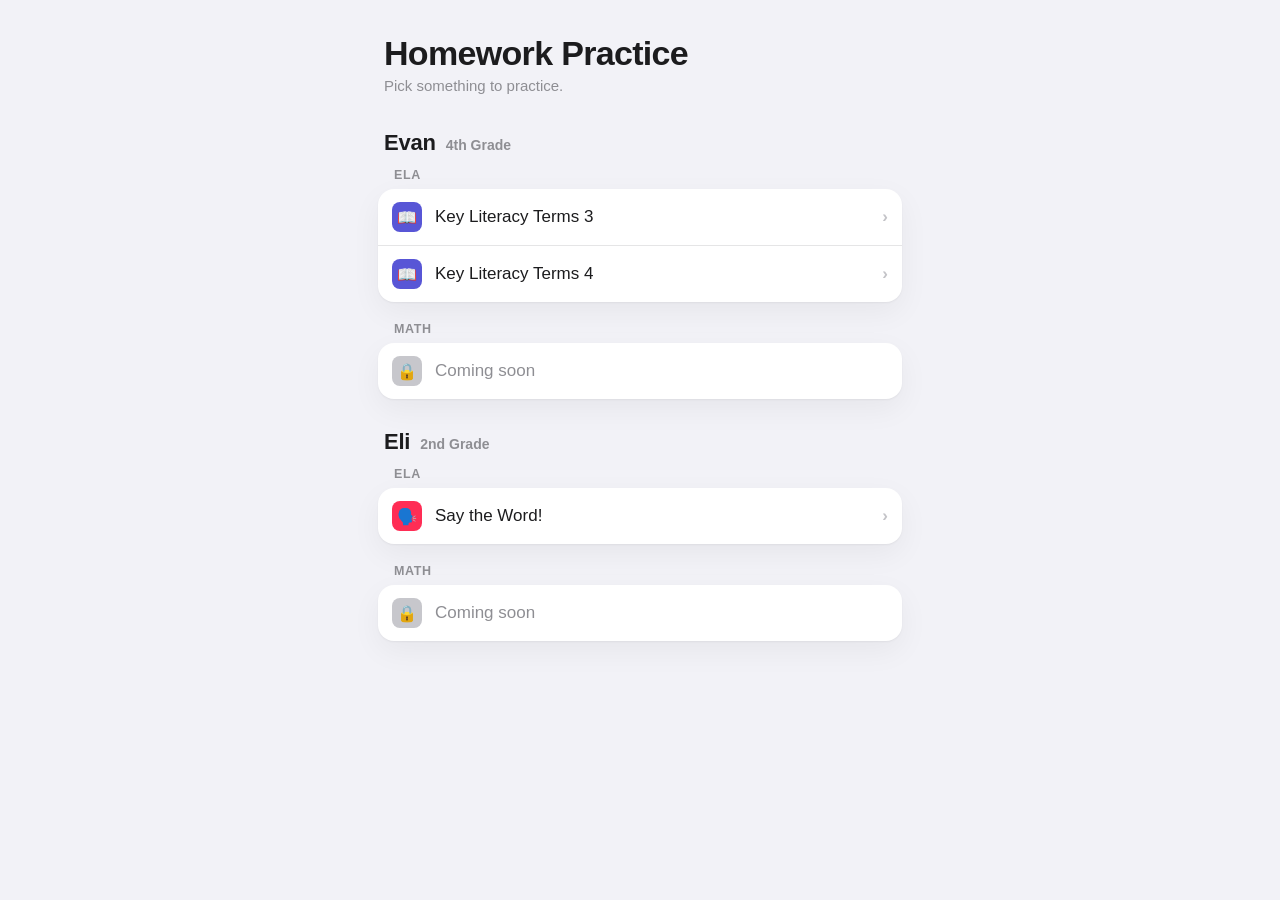
==== index.html @ 08366b77 "Redesign UI in a clean iOS style - Shared design system in assets/styles.css (system font, grouped  " ====
<!DOCTYPE html>
<html lang="en">
<head>
  <meta charset="UTF-8" />
  <meta name="viewport" content="width=device-width, initial-scale=1.0, viewport-fit=cover" />
  <title>Homework Practice</title>
  <link rel="stylesheet" href="assets/styles.css" />
  <link rel="manifest" href="manifest.json" />
  <meta name="theme-color" content="#f2f2f7" />
  <meta name="apple-mobile-web-app-capable" content="yes" />
  <meta name="apple-mobile-web-app-status-bar-style" content="default" />
  <meta name="apple-mobile-web-app-title" content="Practice" />
</head>
<body>
  <main class="app-shell">
    <header class="hero">
      <h1 id="hubTitle">Homework Practice</h1>
      <p class="sub" id="hubSub"></p>
    </header>
    <div id="kidList"></div>
  </main>

  <script src="data/manifest.js"></script>
  <script>
    // Icon + color per game type
    const ENGINE_ICON = { vocab: "📖", speak: "🗣️", math: "🔢" };
    const ENGINE_TILE = {
      vocab: "var(--tile-vocab)",
      speak: "var(--tile-speak)",
      math:  "var(--tile-math)"
    };

    function activityHref(act) {
      return `engines/${encodeURIComponent(act.engine)}/index.html?set=${encodeURIComponent(act.set)}`;
    }

    function row(act) {
      const icon = ENGINE_ICON[act.engine] || "✏️";
      const tile = ENGINE_TILE[act.engine] || "var(--tile-default)";
      return `
        <a class="row" href="${activityHref(act)}">
          <span class="tile" style="background:${tile}">${icon}</span>
          <span class="label">${act.title}</span>
          <span class="chev">›</span>
        </a>`;
    }

    function comingSoonRow(subjectName) {
      return `
        <div class="row disabled">
          <span class="tile">🔒</span>
          <span class="label">Coming soon</span>
          <span class="chev">›</span>
        </div>`;
    }

    function render() {
      const m = window.MANIFEST || { kids: [] };
      document.getElementById("hubTitle").textContent = m.title || "Homework Practice";
      document.getElementById("hubSub").textContent = "Pick something to practice.";

      document.getElementById("kidList").innerHTML = (m.kids || []).map(kid => {
        const subjects = (kid.subjects || []).map(sub => {
          const acts = sub.activities || [];
          const rows = acts.length
            ? acts.map(row).join("")
            : comingSoonRow(sub.name);
          return `
            <section class="subject">
              <div class="subject-cap">${sub.name}</div>
              <div class="list">${rows}</div>
            </section>`;
        }).join("");

        return `
          <section class="kid-section">
            <div class="kid-head">
              <span class="name">${kid.name}</span>
              ${kid.grade ? `<span class="grade">${kid.grade}</span>` : ""}
            </div>
            ${subjects}
          </section>`;
      }).join("");
    }

    render();
  </script>
</body>
</html>
---- assets/styles.css ----
/* ============================================================
   Shared design system — clean, iOS-style.
   Used by the home screen and (via the same variables) the games.
   ============================================================ */

:root {
  --bg: #f2f2f7;            /* iOS grouped background */
  --card: #ffffff;
  --text: #1c1c1e;
  --text-2: #8e8e93;        /* secondary gray */
  --separator: rgba(60, 60, 67, 0.13);
  --accent: #007aff;        /* iOS blue */
  --row-press: #e5e5ea;
  --radius: 16px;
  --shadow: 0 1px 2px rgba(0,0,0,0.05), 0 10px 30px rgba(0,0,0,0.05);

  --tile-vocab: #5856d6;    /* indigo */
  --tile-speak: #ff2d55;    /* pink   */
  --tile-math:  #ff9500;    /* orange */
  --tile-default: #34c759;  /* green  */
}

* { box-sizing: border-box; }
html, body { margin: 0; }

body {
  background: var(--bg);
  color: var(--text);
  font-family: -apple-system, BlinkMacSystemFont, "SF Pro Text", "Segoe UI",
               Roboto, Helvetica, Arial, sans-serif;
  -webkit-font-smoothing: antialiased;
  text-rendering: optimizeLegibility;
  /* keep clear of the notch / home indicator */
  padding: env(safe-area-inset-top) env(safe-area-inset-right)
           env(safe-area-inset-bottom) env(safe-area-inset-left);
}

.app-shell {
  width: 100%;
  max-width: 560px;
  margin: 0 auto;
  padding: 8px 18px 48px;
}

/* Large title, like an iOS app */
.hero { padding: 26px 6px 6px; }
.hero h1 {
  font-size: 34px;
  font-weight: 800;
  letter-spacing: -0.02em;
  margin: 0;
}
.hero .sub {
  margin: 4px 0 0;
  color: var(--text-2);
  font-size: 15px;
  font-weight: 500;
}

/* One section per kid */
.kid-section { margin-top: 30px; }
.kid-head {
  display: flex;
  align-items: baseline;
  gap: 10px;
  padding: 0 6px 12px;
}
.kid-head .name { font-size: 22px; font-weight: 700; letter-spacing: -0.01em; }
.kid-head .grade { font-size: 14px; font-weight: 600; color: var(--text-2); }

.subject { margin-bottom: 20px; }
.subject-cap {
  font-size: 12.5px;
  font-weight: 600;
  color: var(--text-2);
  text-transform: uppercase;
  letter-spacing: 0.05em;
  padding: 0 16px 7px;
}

/* Inset grouped list */
.list {
  background: var(--card);
  border-radius: var(--radius);
  box-shadow: var(--shadow);
  overflow: hidden;
}

.row {
  display: flex;
  align-items: center;
  gap: 13px;
  padding: 13px 14px;
  text-decoration: none;
  color: var(--text);
  font-size: 17px;
  font-weight: 500;
  -webkit-tap-highlight-color: transparent;
  transition: background 0.12s ease;
}
.row + .row { border-top: 1px solid var(--separator); }
.row:active { background: var(--row-press); }

.row .tile {
  flex: none;
  width: 30px;
  height: 30px;
  border-radius: 8px;
  display: flex;
  align-items: center;
  justify-content: center;
  font-size: 16px;
  color: #fff;
}
.row .label { flex: 1; }
.row .chev { color: #c4c4c8; font-size: 17px; font-weight: 700; }

.row.disabled { color: var(--text-2); }
.row.disabled .tile { background: #c7c7cc !important; }
.row.disabled .chev { visibility: hidden; }

/* ============================================================
   Shared GAME components (used by the engines)
   ============================================================ */

.game-shell {
  width: 100%;
  max-width: 560px;
  margin: 0 auto;
  padding: 6px 18px 40px;
}

/* iOS-style nav bar */
.nav-bar {
  display: flex;
  align-items: center;
  gap: 8px;
  height: 44px;
  margin-bottom: 6px;
}
.nav-back {
  color: var(--accent);
  text-decoration: none;
  font-size: 17px;
  font-weight: 500;
  white-space: nowrap;
  -webkit-tap-highlight-color: transparent;
}
.nav-title {
  flex: 1;
  text-align: center;
  font-size: 17px;
  font-weight: 600;
  white-space: nowrap;
  overflow: hidden;
  text-overflow: ellipsis;
  padding: 0 6px;
}
.nav-right {
  min-width: 56px;
  text-align: right;
  font-size: 15px;
  font-weight: 600;
  color: var(--text-2);
}

/* Progress */
.progress-track {
  height: 6px;
  background: #e4e4ea;
  border-radius: 99px;
  overflow: hidden;
  margin: 6px 2px 6px;
}
.progress-fill {
  height: 100%;
  width: 0%;
  background: var(--accent);
  border-radius: 99px;
  transition: width 0.35s ease;
}
.progress-cap {
  font-size: 13px;
  color: var(--text-2);
  font-weight: 500;
  margin: 0 2px 20px;
}

/* Card surface */
.card {
  background: var(--card);
  border-radius: var(--radius);
  box-shadow: var(--shadow);
  padding: 22px;
}

/* Buttons */
.btn-primary {
  display: block;
  width: 100%;
  border: none;
  border-radius: 14px;
  background: var(--accent);
  color: #fff;
  font-size: 17px;
  font-weight: 600;
  padding: 15px;
  font-family: inherit;
  cursor: pointer;
  -webkit-tap-highlight-color: transparent;
  transition: filter 0.12s ease, transform 0.12s ease;
}
.btn-primary:active { filter: brightness(0.93); transform: scale(0.99); }

.btn-text {
  display: inline-block;
  color: var(--accent);
  background: none;
  border: none;
  font-family: inherit;
  font-size: 17px;
  font-weight: 500;
  cursor: pointer;
  padding: 10px;
  text-decoration: none;
}
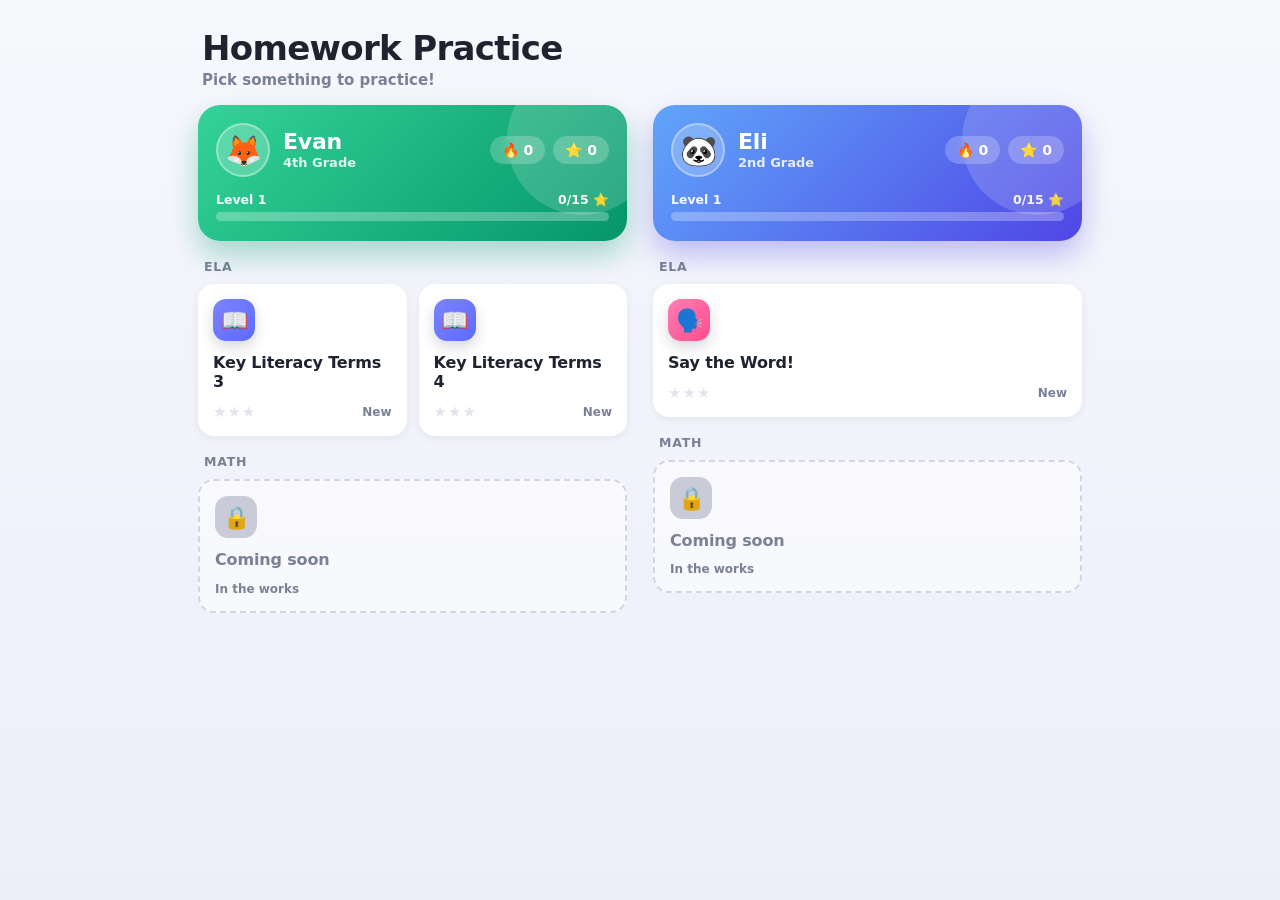
==== commit 29bf7185: "Redesign as a playful, gamified app - Per-kid identity: avatar, color theme, level + XP bar (data-dr" ====
--- a/index.html
+++ b/index.html
@@ -6,81 +6,105 @@
   <title>Homework Practice</title>
   <link rel="stylesheet" href="assets/styles.css" />
   <link rel="manifest" href="manifest.json" />
-  <meta name="theme-color" content="#f2f2f7" />
+  <meta name="theme-color" content="#f7f8fc" />
   <meta name="apple-mobile-web-app-capable" content="yes" />
   <meta name="apple-mobile-web-app-status-bar-style" content="default" />
   <meta name="apple-mobile-web-app-title" content="Practice" />
 </head>
 <body>
   <main class="app-shell">
-    <header class="hero">
+    <header class="home-head">
       <h1 id="hubTitle">Homework Practice</h1>
       <p class="sub" id="hubSub"></p>
     </header>
-    <div id="kidList"></div>
+    <div class="kid-grid" id="kidGrid"></div>
   </main>
 
   <script src="data/manifest.js"></script>
+  <script src="assets/progress.js"></script>
   <script>
-    // Icon + color per game type
-    const ENGINE_ICON = { vocab: "📖", speak: "🗣️", math: "🔢" };
-    const ENGINE_TILE = {
-      vocab: "var(--tile-vocab)",
-      speak: "var(--tile-speak)",
-      math:  "var(--tile-math)"
+    const ENGINE = {
+      vocab: { icon: "📖", bg: "var(--tile-vocab)" },
+      speak: { icon: "🗣️", bg: "var(--tile-speak)" },
+      math:  { icon: "🔢", bg: "var(--tile-math)" }
     };
 
-    function activityHref(act) {
+    function href(act) {
       return `engines/${encodeURIComponent(act.engine)}/index.html?set=${encodeURIComponent(act.set)}`;
     }
 
-    function row(act) {
-      const icon = ENGINE_ICON[act.engine] || "✏️";
-      const tile = ENGINE_TILE[act.engine] || "var(--tile-default)";
+    function starsMarkup(n) {
+      let s = "";
+      for (let i = 1; i <= 3; i++) s += `<span class="${i <= n ? "on" : "off"}">★</span>`;
+      return `<span class="stars">${s}</span>`;
+    }
+
+    function tile(kidId, act) {
+      const e = ENGINE[act.engine] || { icon: "✏️", bg: "var(--tile-vocab)" };
+      const p = window.Progress.getActivity(kidId, act.set);
+      const foot = p.plays > 0
+        ? `${starsMarkup(p.bestStars)}<span class="tile-best">Best ${p.bestPct}%</span>`
+        : `${starsMarkup(0)}<span class="tile-best">New</span>`;
       return `
-        <a class="row" href="${activityHref(act)}">
-          <span class="tile" style="background:${tile}">${icon}</span>
-          <span class="label">${act.title}</span>
-          <span class="chev">›</span>
+        <a class="tile" href="${href(act)}">
+          <div class="chip" style="background:${e.bg}">${e.icon}</div>
+          <div class="tile-title">${act.title}</div>
+          <div class="tile-foot">${foot}</div>
         </a>`;
     }
 
-    function comingSoonRow(subjectName) {
+    function lockedTile() {
       return `
-        <div class="row disabled">
-          <span class="tile">🔒</span>
-          <span class="label">Coming soon</span>
-          <span class="chev">›</span>
+        <div class="tile locked">
+          <div class="chip">🔒</div>
+          <div class="tile-title">Coming soon</div>
+          <div class="tile-foot"><span class="tile-best">In the works</span></div>
         </div>`;
+    }
+
+    function kidSection(kid) {
+      const c = kid.colors || ["#7c83ff", "#5b6cff"];
+      const pr = window.Progress.getKid(kid.id);
+      const lvl = pr.level;
+
+      const subjects = (kid.subjects || []).map(sub => {
+        const acts = sub.activities || [];
+        const body = acts.length ? acts.map(a => tile(kid.id, a)).join("") : lockedTile();
+        return `<div class="subj-cap">${sub.name}</div><div class="tiles">${body}</div>`;
+      }).join("");
+
+      return `
+        <section class="kid" style="--kc1:${c[0]}; --kc2:${c[1]}; --kc-shadow:${c[1]}55">
+          <div class="kid-hero">
+            <div class="kid-hero-top">
+              <div class="avatar">${kid.avatar || "🙂"}</div>
+              <div class="kid-meta">
+                <div class="kid-name">${kid.name}</div>
+                <div class="kid-grade">${kid.grade || ""}</div>
+              </div>
+              <div class="kid-stats">
+                <div class="stat-pill">🔥 ${pr.streak}</div>
+                <div class="stat-pill">⭐ ${pr.totalStars}</div>
+              </div>
+            </div>
+            <div class="xp">
+              <div class="xp-row"><span>Level ${lvl.num}</span><span>${lvl.inLevel}/${lvl.perLevel} ⭐</span></div>
+              <div class="xp-track"><div class="xp-fill" data-w="${lvl.pct}"></div></div>
+            </div>
+          </div>
+          ${subjects}
+        </section>`;
     }
 
     function render() {
       const m = window.MANIFEST || { kids: [] };
       document.getElementById("hubTitle").textContent = m.title || "Homework Practice";
-      document.getElementById("hubSub").textContent = "Pick something to practice.";
-
-      document.getElementById("kidList").innerHTML = (m.kids || []).map(kid => {
-        const subjects = (kid.subjects || []).map(sub => {
-          const acts = sub.activities || [];
-          const rows = acts.length
-            ? acts.map(row).join("")
-            : comingSoonRow(sub.name);
-          return `
-            <section class="subject">
-              <div class="subject-cap">${sub.name}</div>
-              <div class="list">${rows}</div>
-            </section>`;
-        }).join("");
-
-        return `
-          <section class="kid-section">
-            <div class="kid-head">
-              <span class="name">${kid.name}</span>
-              ${kid.grade ? `<span class="grade">${kid.grade}</span>` : ""}
-            </div>
-            ${subjects}
-          </section>`;
-      }).join("");
+      document.getElementById("hubSub").textContent = "Pick something to practice!";
+      document.getElementById("kidGrid").innerHTML = (m.kids || []).map(kidSection).join("");
+      // animate XP bars after paint
+      requestAnimationFrame(() => {
+        document.querySelectorAll(".xp-fill").forEach(el => { el.style.width = el.dataset.w + "%"; });
+      });
     }
 
     render();
--- a/assets/styles.css
+++ b/assets/styles.css
@@ -1,226 +1,184 @@
 /* ============================================================
-   Shared design system — clean, iOS-style.
-   Used by the home screen and (via the same variables) the games.
+   Playful design system — friendly, gamified, polished.
+   Shared by the home screen and the game engines.
    ============================================================ */
 
 :root {
-  --bg: #f2f2f7;            /* iOS grouped background */
+  --bg-1: #f7f8fc;
+  --bg-2: #eceefa;
   --card: #ffffff;
-  --text: #1c1c1e;
-  --text-2: #8e8e93;        /* secondary gray */
-  --separator: rgba(60, 60, 67, 0.13);
-  --accent: #007aff;        /* iOS blue */
-  --row-press: #e5e5ea;
-  --radius: 16px;
-  --shadow: 0 1px 2px rgba(0,0,0,0.05), 0 10px 30px rgba(0,0,0,0.05);
+  --text: #1f2330;
+  --text-2: #7a8096;
+  --separator: rgba(40, 44, 70, 0.08);
+  --accent: #5b6cff;
+  --gold: #ffc53d;
+  --radius: 22px;
+  --radius-sm: 16px;
+  --shadow: 0 2px 6px rgba(30, 34, 70, 0.06), 0 16px 36px rgba(30, 34, 70, 0.08);
+  --shadow-sm: 0 2px 10px rgba(30, 34, 70, 0.07);
 
-  --tile-vocab: #5856d6;    /* indigo */
-  --tile-speak: #ff2d55;    /* pink   */
-  --tile-math:  #ff9500;    /* orange */
-  --tile-default: #34c759;  /* green  */
+  --tile-vocab: linear-gradient(135deg, #7c83ff, #5b6cff);
+  --tile-speak: linear-gradient(135deg, #ff7eb3, #ff4d8d);
+  --tile-math:  linear-gradient(135deg, #ffb15c, #ff8a3d);
+  --tile-lock:  #c9ccd8;
+
+  --font: ui-rounded, "SF Pro Rounded", "Nunito", system-ui, -apple-system,
+          "Segoe UI", Roboto, sans-serif;
 }
 
 * { box-sizing: border-box; }
 html, body { margin: 0; }
 
 body {
-  background: var(--bg);
+  background: linear-gradient(180deg, var(--bg-1), var(--bg-2));
+  background-attachment: fixed;
   color: var(--text);
-  font-family: -apple-system, BlinkMacSystemFont, "SF Pro Text", "Segoe UI",
-               Roboto, Helvetica, Arial, sans-serif;
+  font-family: var(--font);
   -webkit-font-smoothing: antialiased;
-  text-rendering: optimizeLegibility;
-  /* keep clear of the notch / home indicator */
   padding: env(safe-area-inset-top) env(safe-area-inset-right)
            env(safe-area-inset-bottom) env(safe-area-inset-left);
 }
 
-.app-shell {
-  width: 100%;
-  max-width: 560px;
-  margin: 0 auto;
-  padding: 8px 18px 48px;
+/* ---------------- Home screen ---------------- */
+
+.app-shell { width: 100%; max-width: 560px; margin: 0 auto; padding: 14px 18px 56px; }
+
+.home-head { padding: 14px 4px 8px; }
+.home-head h1 { font-size: 30px; font-weight: 800; letter-spacing: -0.02em; margin: 0; }
+.home-head .sub { margin: 3px 0 0; color: var(--text-2); font-size: 15px; font-weight: 600; }
+
+.kid { margin-top: 26px; animation: rise 0.5s cubic-bezier(.22,1,.36,1) both; }
+
+/* Kid identity banner (colored, themed per kid) */
+.kid-hero {
+  position: relative;
+  border-radius: var(--radius);
+  padding: 18px 18px 20px;
+  color: #fff;
+  background: linear-gradient(135deg, var(--kc1), var(--kc2));
+  box-shadow: 0 14px 30px var(--kc-shadow);
+  overflow: hidden;
+}
+.kid-hero::after {  /* soft glow accent */
+  content: ""; position: absolute; top: -40px; right: -30px;
+  width: 150px; height: 150px; border-radius: 50%;
+  background: rgba(255,255,255,0.16);
+}
+.kid-hero-top { display: flex; align-items: center; gap: 13px; position: relative; z-index: 1; }
+.avatar {
+  width: 54px; height: 54px; border-radius: 50%;
+  background: rgba(255,255,255,0.22);
+  display: flex; align-items: center; justify-content: center;
+  font-size: 30px; flex: none;
+  box-shadow: inset 0 0 0 2px rgba(255,255,255,0.35);
+}
+.kid-name { font-size: 22px; font-weight: 800; letter-spacing: -0.01em; line-height: 1.1; }
+.kid-grade { font-size: 13px; font-weight: 700; opacity: 0.85; }
+.kid-meta { flex: 1; min-width: 0; }
+.kid-stats { display: flex; gap: 8px; }
+.stat-pill {
+  background: rgba(255,255,255,0.22);
+  border-radius: 999px; padding: 6px 12px;
+  font-size: 14px; font-weight: 800; white-space: nowrap;
+  backdrop-filter: blur(4px);
 }
 
-/* Large title, like an iOS app */
-.hero { padding: 26px 6px 6px; }
-.hero h1 {
-  font-size: 34px;
-  font-weight: 800;
-  letter-spacing: -0.02em;
-  margin: 0;
-}
-.hero .sub {
-  margin: 4px 0 0;
-  color: var(--text-2);
-  font-size: 15px;
-  font-weight: 500;
+.xp { margin-top: 15px; position: relative; z-index: 1; }
+.xp-row { display: flex; justify-content: space-between; font-size: 12.5px; font-weight: 800; opacity: 0.95; margin-bottom: 5px; }
+.xp-track { height: 9px; background: rgba(255,255,255,0.28); border-radius: 999px; overflow: hidden; }
+.xp-fill { height: 100%; width: 0; background: #fff; border-radius: 999px; box-shadow: 0 0 10px rgba(255,255,255,0.6); transition: width 0.7s cubic-bezier(.22,1,.36,1); }
+
+/* Subject caption */
+.subj-cap {
+  font-size: 12.5px; font-weight: 800; letter-spacing: 0.06em;
+  color: var(--text-2); text-transform: uppercase;
+  margin: 18px 6px 10px;
 }
 
-/* One section per kid */
-.kid-section { margin-top: 30px; }
-.kid-head {
-  display: flex;
-  align-items: baseline;
-  gap: 10px;
-  padding: 0 6px 12px;
+/* Activity tiles */
+.tiles { display: grid; grid-template-columns: repeat(auto-fit, minmax(150px, 1fr)); gap: 12px; }
+
+.tile {
+  display: block; text-decoration: none; color: var(--text);
+  background: var(--card); border-radius: var(--radius-sm);
+  box-shadow: var(--shadow-sm); padding: 15px;
+  -webkit-tap-highlight-color: transparent;
+  transition: transform 0.14s cubic-bezier(.34,1.56,.64,1), box-shadow 0.14s ease;
 }
-.kid-head .name { font-size: 22px; font-weight: 700; letter-spacing: -0.01em; }
-.kid-head .grade { font-size: 14px; font-weight: 600; color: var(--text-2); }
+.tile:active { transform: scale(0.96); }
 
-.subject { margin-bottom: 20px; }
-.subject-cap {
-  font-size: 12.5px;
-  font-weight: 600;
+.chip {
+  width: 42px; height: 42px; border-radius: 13px;
+  display: flex; align-items: center; justify-content: center;
+  font-size: 22px; color: #fff; margin-bottom: 12px;
+  box-shadow: 0 6px 14px rgba(40,44,70,0.18);
+}
+.tile-title { font-size: 16px; font-weight: 800; line-height: 1.2; letter-spacing: -0.01em; }
+
+.tile-foot { display: flex; align-items: center; justify-content: space-between; margin-top: 12px; }
+.stars { font-size: 15px; letter-spacing: 1px; }
+.stars .on { color: var(--gold); }
+.stars .off { color: #e2e4ee; }
+.tile-best { font-size: 12px; font-weight: 800; color: var(--text-2); }
+
+.tile.locked {
+  background: rgba(255,255,255,0.55);
+  box-shadow: none; border: 2px dashed #d3d6e2;
   color: var(--text-2);
-  text-transform: uppercase;
-  letter-spacing: 0.05em;
-  padding: 0 16px 7px;
+}
+.tile.locked .chip { background: var(--tile-lock); box-shadow: none; }
+.tile.locked:active { transform: none; }
+
+@keyframes rise { from { opacity: 0; transform: translateY(16px); } to { opacity: 1; transform: none; } }
+
+/* iPad and up: two kids side by side */
+@media (min-width: 768px) {
+  .app-shell { max-width: 920px; }
+  .home-head h1 { font-size: 34px; }
+  .kid-grid { display: grid; grid-template-columns: 1fr 1fr; gap: 26px; align-items: start; }
+  .kid { margin-top: 8px; }
 }
 
-/* Inset grouped list */
-.list {
-  background: var(--card);
-  border-radius: var(--radius);
-  box-shadow: var(--shadow);
-  overflow: hidden;
-}
-
-.row {
-  display: flex;
-  align-items: center;
-  gap: 13px;
-  padding: 13px 14px;
-  text-decoration: none;
-  color: var(--text);
-  font-size: 17px;
-  font-weight: 500;
-  -webkit-tap-highlight-color: transparent;
-  transition: background 0.12s ease;
-}
-.row + .row { border-top: 1px solid var(--separator); }
-.row:active { background: var(--row-press); }
-
-.row .tile {
-  flex: none;
-  width: 30px;
-  height: 30px;
-  border-radius: 8px;
-  display: flex;
-  align-items: center;
-  justify-content: center;
-  font-size: 16px;
-  color: #fff;
-}
-.row .label { flex: 1; }
-.row .chev { color: #c4c4c8; font-size: 17px; font-weight: 700; }
-
-.row.disabled { color: var(--text-2); }
-.row.disabled .tile { background: #c7c7cc !important; }
-.row.disabled .chev { visibility: hidden; }
-
 /* ============================================================
-   Shared GAME components (used by the engines)
+   Shared GAME components (engines)
    ============================================================ */
 
-.game-shell {
-  width: 100%;
-  max-width: 560px;
-  margin: 0 auto;
-  padding: 6px 18px 40px;
+.game-shell { width: 100%; max-width: 560px; margin: 0 auto; padding: 8px 18px 44px; }
+
+.nav-bar { display: flex; align-items: center; gap: 8px; height: 46px; margin-bottom: 6px; }
+.nav-back { color: var(--accent); text-decoration: none; font-size: 17px; font-weight: 800; white-space: nowrap; -webkit-tap-highlight-color: transparent; }
+.nav-title { flex: 1; text-align: center; font-size: 17px; font-weight: 800; white-space: nowrap; overflow: hidden; text-overflow: ellipsis; padding: 0 6px; }
+.nav-right { min-width: 56px; text-align: right; font-size: 15px; font-weight: 800; color: var(--text-2); }
+
+.progress-track { height: 8px; background: #e4e6f2; border-radius: 999px; overflow: hidden; margin: 6px 2px; }
+.progress-fill { height: 100%; width: 0%; background: linear-gradient(90deg, var(--accent), #8b97ff); border-radius: 999px; transition: width 0.35s ease; }
+.progress-cap { font-size: 13px; color: var(--text-2); font-weight: 700; margin: 0 2px 20px; }
+
+.card { background: var(--card); border-radius: var(--radius); box-shadow: var(--shadow); padding: 22px; }
+
+.btn-primary {
+  display: block; width: 100%; border: none; border-radius: 16px;
+  background: linear-gradient(135deg, #6d7bff, var(--accent)); color: #fff;
+  font-size: 17px; font-weight: 800; padding: 16px; font-family: inherit; cursor: pointer;
+  box-shadow: 0 8px 20px rgba(91,108,255,0.35);
+  -webkit-tap-highlight-color: transparent; transition: filter 0.12s, transform 0.12s;
 }
+.btn-primary:active { filter: brightness(0.95); transform: scale(0.98); }
 
-/* iOS-style nav bar */
-.nav-bar {
-  display: flex;
-  align-items: center;
-  gap: 8px;
-  height: 44px;
-  margin-bottom: 6px;
-}
-.nav-back {
-  color: var(--accent);
-  text-decoration: none;
-  font-size: 17px;
-  font-weight: 500;
-  white-space: nowrap;
-  -webkit-tap-highlight-color: transparent;
-}
-.nav-title {
-  flex: 1;
-  text-align: center;
-  font-size: 17px;
-  font-weight: 600;
-  white-space: nowrap;
-  overflow: hidden;
-  text-overflow: ellipsis;
-  padding: 0 6px;
-}
-.nav-right {
-  min-width: 56px;
-  text-align: right;
-  font-size: 15px;
-  font-weight: 600;
-  color: var(--text-2);
-}
+.btn-text { display: inline-block; color: var(--accent); background: none; border: none; font-family: inherit; font-size: 16px; font-weight: 800; cursor: pointer; padding: 10px; text-decoration: none; }
 
-/* Progress */
-.progress-track {
-  height: 6px;
-  background: #e4e4ea;
-  border-radius: 99px;
-  overflow: hidden;
-  margin: 6px 2px 6px;
-}
-.progress-fill {
-  height: 100%;
-  width: 0%;
-  background: var(--accent);
-  border-radius: 99px;
-  transition: width 0.35s ease;
-}
-.progress-cap {
-  font-size: 13px;
-  color: var(--text-2);
-  font-weight: 500;
-  margin: 0 2px 20px;
-}
+/* Reward / celebration block (engine results) */
+.reward { text-align: center; }
+.reward .headline { font-size: 30px; font-weight: 900; letter-spacing: -0.02em; margin: 4px 0 2px; }
+.reward .pct { font-size: 16px; font-weight: 800; color: var(--text-2); }
+.reward-stars { display: flex; justify-content: center; gap: 10px; margin: 14px 0 8px; }
+.big-star { font-size: 50px; filter: grayscale(1) opacity(0.35); transform: scale(0.6); }
+.big-star.on { filter: none; animation: starPop 0.5s cubic-bezier(.34,1.8,.5,1) forwards; }
+.big-star.on:nth-child(2) { animation-delay: 0.15s; }
+.big-star.on:nth-child(3) { animation-delay: 0.3s; }
+@keyframes starPop { 0%{transform:scale(0.3) rotate(-25deg);opacity:0;} 60%{transform:scale(1.25) rotate(8deg);opacity:1;} 100%{transform:scale(1) rotate(0);opacity:1;} }
 
-/* Card surface */
-.card {
-  background: var(--card);
-  border-radius: var(--radius);
-  box-shadow: var(--shadow);
-  padding: 22px;
-}
-
-/* Buttons */
-.btn-primary {
-  display: block;
-  width: 100%;
-  border: none;
-  border-radius: 14px;
-  background: var(--accent);
-  color: #fff;
-  font-size: 17px;
-  font-weight: 600;
-  padding: 15px;
-  font-family: inherit;
-  cursor: pointer;
-  -webkit-tap-highlight-color: transparent;
-  transition: filter 0.12s ease, transform 0.12s ease;
-}
-.btn-primary:active { filter: brightness(0.93); transform: scale(0.99); }
-
-.btn-text {
-  display: inline-block;
-  color: var(--accent);
-  background: none;
-  border: none;
-  font-family: inherit;
-  font-size: 17px;
-  font-weight: 500;
-  cursor: pointer;
-  padding: 10px;
-  text-decoration: none;
-}
+.reward-chips { display: flex; justify-content: center; gap: 10px; margin: 12px 0 22px; flex-wrap: wrap; }
+.reward-chip { background: #f1f2fb; border-radius: 999px; padding: 8px 16px; font-size: 14px; font-weight: 800; color: var(--text); }
+.reward-chip.fire { background: #fff1e6; color: #e8702a; }
+.reward-chip.new  { background: #e9fbef; color: #18a957; }
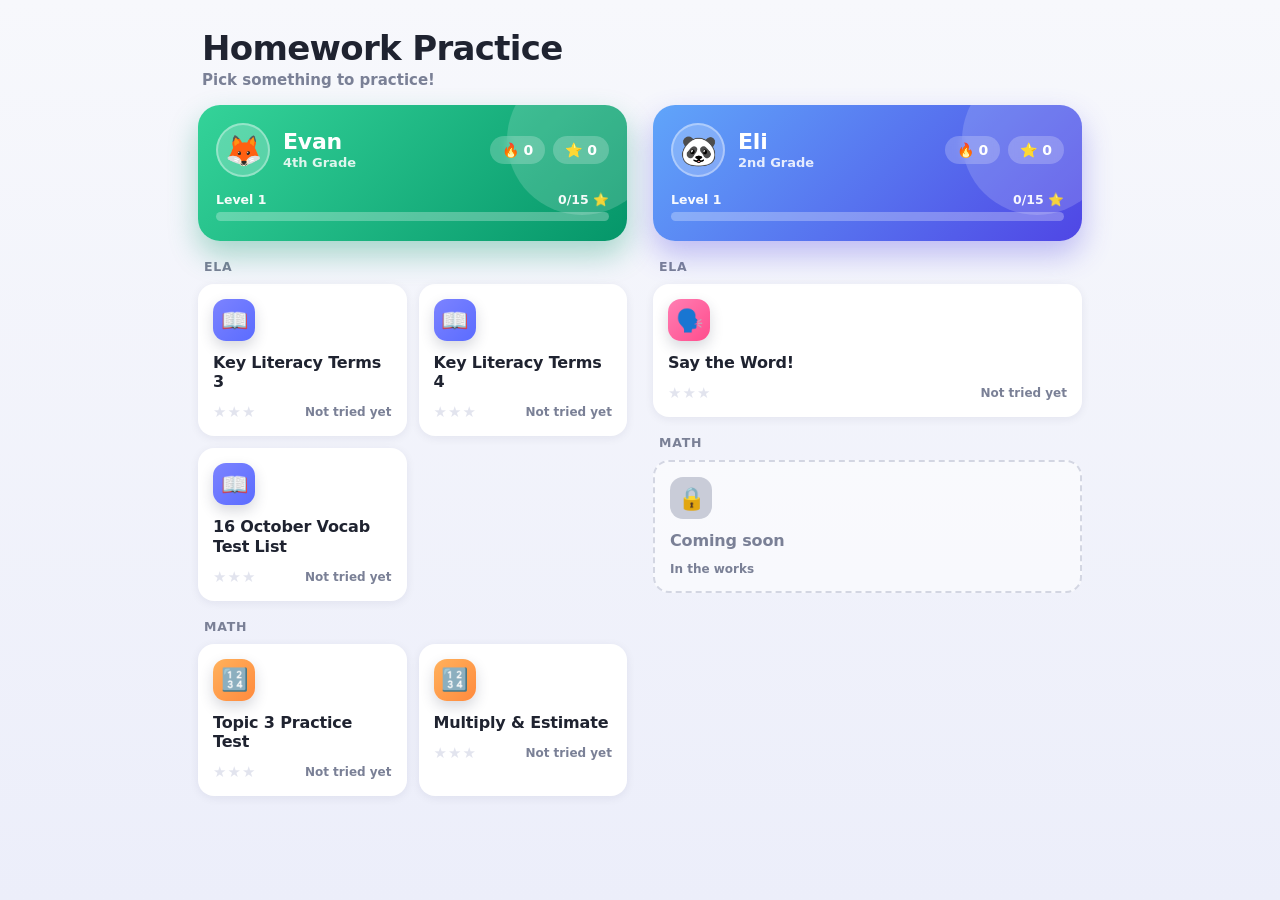
==== commit 3fa1ea41: "Make NEW mean recently added, not never played The tile footer said "New" whenever a kid had no fini" ====
--- a/index.html
+++ b/index.html
@@ -33,6 +33,18 @@
       return `engines/${encodeURIComponent(act.engine)}/index.html?set=${encodeURIComponent(act.set)}`;
     }
 
+    // A tile wears a NEW badge for this many days after the date in the
+    // manifest. Freshness and progress are different things: "just added"
+    // is about the tile, "not tried yet" is about the child.
+    const NEW_FOR_DAYS = 14;
+
+    function isNewlyAdded(added) {
+      if (!added) return false;                       // no date = never badged
+      const when = Date.parse(added + "T00:00:00");   // local midnight, not UTC
+      if (Number.isNaN(when)) return false;           // typo = never badged
+      return (Date.now() - when) < NEW_FOR_DAYS * 86400000;
+    }
+
     function starsMarkup(n) {
       let s = "";
       for (let i = 1; i <= 3; i++) s += `<span class="${i <= n ? "on" : "off"}">★</span>`;
@@ -44,10 +56,14 @@
       const p = window.Progress.getActivity(kidId, act.set);
       const foot = p.plays > 0
         ? `${starsMarkup(p.bestStars)}<span class="tile-best">Best ${p.bestPct}%</span>`
-        : `${starsMarkup(0)}<span class="tile-best">New</span>`;
+        : `${starsMarkup(0)}<span class="tile-best">Not tried yet</span>`;
+      const badge = isNewlyAdded(act.added) ? `<span class="badge-new">New</span>` : "";
       return `
         <a class="tile" href="${href(act)}">
-          <div class="chip" style="background:${e.bg}">${e.icon}</div>
+          <div class="tile-top">
+            <div class="chip" style="background:${e.bg}">${e.icon}</div>
+            ${badge}
+          </div>
           <div class="tile-title">${act.title}</div>
           <div class="tile-foot">${foot}</div>
         </a>`;
@@ -56,7 +72,7 @@
     function lockedTile() {
       return `
         <div class="tile locked">
-          <div class="chip">🔒</div>
+          <div class="tile-top"><div class="chip">🔒</div></div>
           <div class="tile-title">Coming soon</div>
           <div class="tile-foot"><span class="tile-best">In the works</span></div>
         </div>`;
--- a/assets/styles.css
+++ b/assets/styles.css
@@ -107,6 +107,17 @@
 }
 .tile:active { transform: scale(0.96); }
 
+.tile-top { display: flex; align-items: flex-start; justify-content: space-between; gap: 8px; }
+
+/* "New" = added recently, which is about the tile. It is deliberately not
+   the same as the footer, which is about whether the child has played. */
+.badge-new {
+  flex: none; background: var(--gold); color: #5a3d00;
+  font-size: 10.5px; font-weight: 900; letter-spacing: 0.07em;
+  text-transform: uppercase; padding: 4px 9px; border-radius: 999px;
+  box-shadow: 0 2px 6px rgba(255, 197, 61, 0.45);
+}
+
 .chip {
   width: 42px; height: 42px; border-radius: 13px;
   display: flex; align-items: center; justify-content: center;
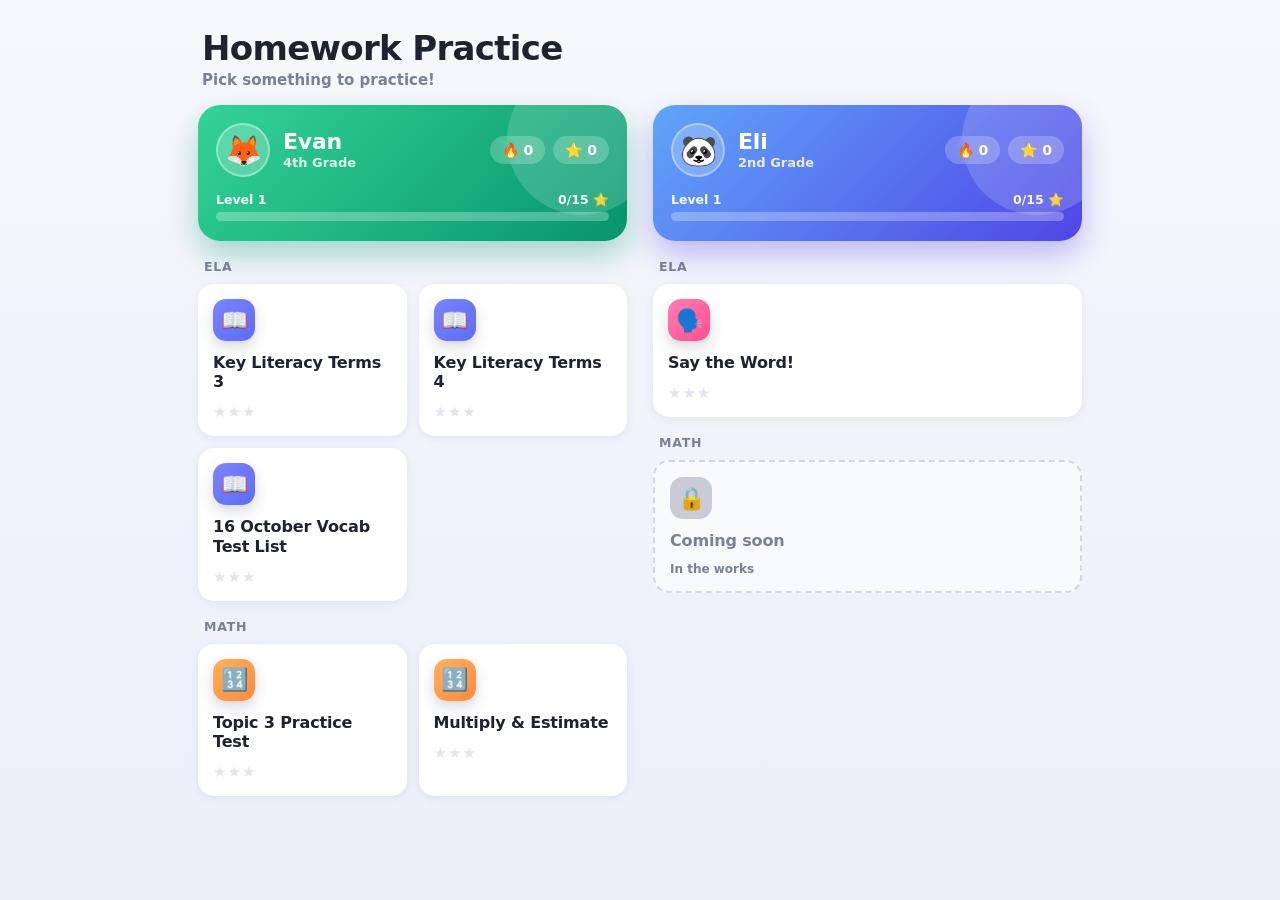
==== commit c805022e: "Stop a new assignment hiding behind the ten minute cache GitHub Pages serves every file with cache-c" ====
--- a/index.html
+++ b/index.html
@@ -20,9 +20,24 @@
     <div class="kid-grid" id="kidGrid"></div>
   </main>
 
-  <script src="data/manifest.js"></script>
   <script src="assets/progress.js"></script>
   <script>
+    // GitHub Pages serves everything with cache-control: max-age=600, and
+    // there is no way to change that on a static site. A browser that has
+    // been here before will therefore happily show a ten-minute-old menu,
+    // so a newly added assignment just isn't there. The content files are
+    // a couple of kilobytes, so ask for the current copy every time rather
+    // than let that happen. Code files keep the normal caching.
+    function freshScript(src) {
+      return new Promise((resolve, reject) => {
+        const s = document.createElement("script");
+        s.src = src + (src.includes("?") ? "&" : "?") + "v=" + Date.now();
+        s.onload = resolve;
+        s.onerror = () => reject(new Error("Could not load " + src));
+        document.head.appendChild(s);
+      });
+    }
+
     const ENGINE = {
       vocab: { icon: "📖", bg: "var(--tile-vocab)" },
       speak: { icon: "🗣️", bg: "var(--tile-speak)" },
@@ -56,7 +71,7 @@
       const p = window.Progress.getActivity(kidId, act.set);
       const foot = p.plays > 0
         ? `${starsMarkup(p.bestStars)}<span class="tile-best">Best ${p.bestPct}%</span>`
-        : `${starsMarkup(0)}<span class="tile-best">Not tried yet</span>`;
+        : starsMarkup(0);
       const badge = isNewlyAdded(act.added) ? `<span class="badge-new">New</span>` : "";
       return `
         <a class="tile" href="${href(act)}">
@@ -123,7 +138,10 @@
       });
     }
 
-    render();
+    freshScript("data/manifest.js").then(render).catch(() => {
+      document.getElementById("hubSub").textContent =
+        "Couldn't load the activities — check the connection and pull down to refresh.";
+    });
   </script>
 </body>
 </html>
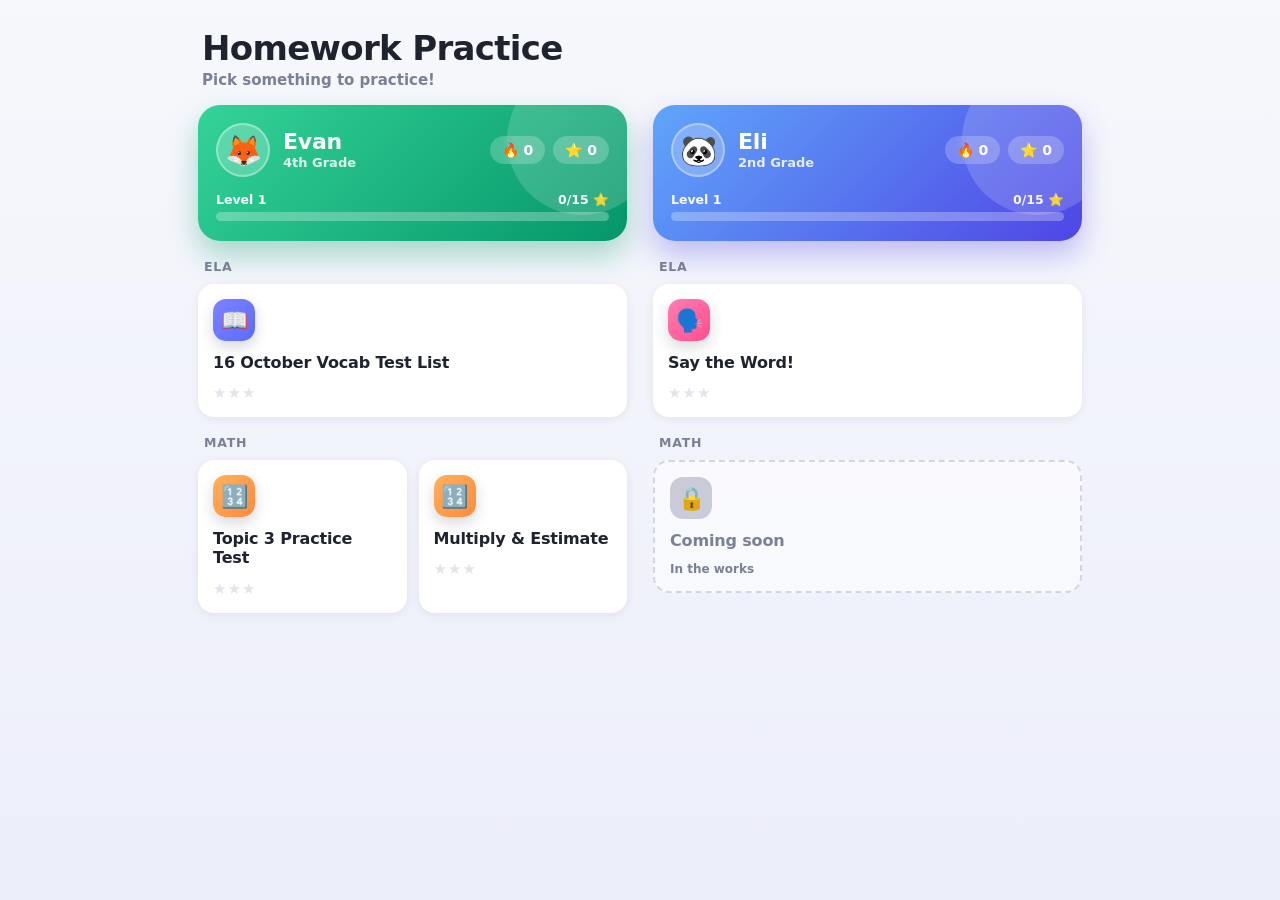
==== commit 0b21539c: "Archive Key Literacy Terms 3 and 4 Both sets are finished with, so they come off Evan's home screen." ====
--- a/index.html
+++ b/index.html
@@ -99,7 +99,9 @@
       const lvl = pr.level;
 
       const subjects = (kid.subjects || []).map(sub => {
-        const acts = sub.activities || [];
+        // archived: true in the manifest keeps the assignment and its scores
+        // but takes the tile off the home screen.
+        const acts = (sub.activities || []).filter(a => !a.archived);
         const body = acts.length ? acts.map(a => tile(kid.id, a)).join("") : lockedTile();
         return `<div class="subj-cap">${sub.name}</div><div class="tiles">${body}</div>`;
       }).join("");
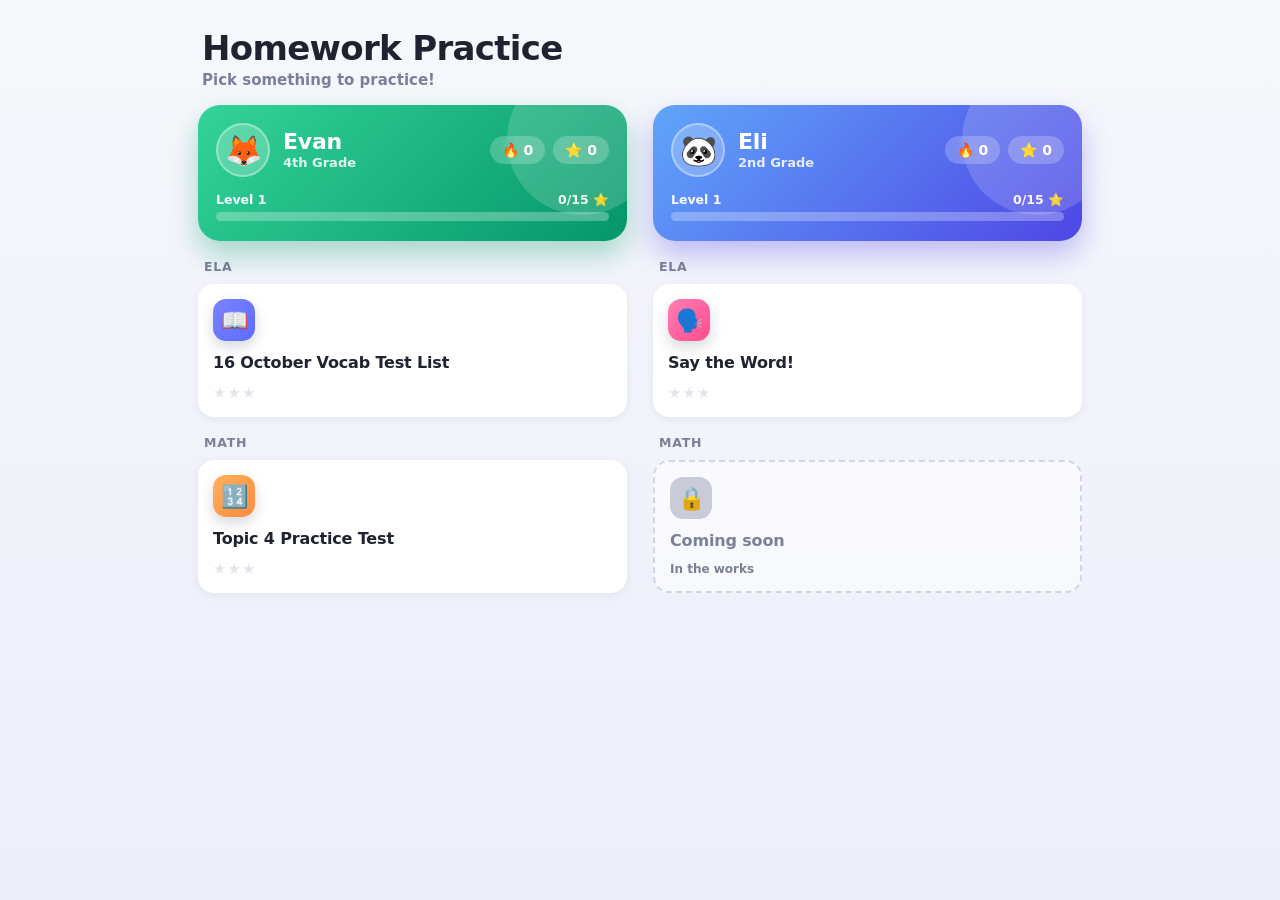
==== commit ea4a4850: "Run full screen as a Home Screen app Added to the iPad's Home Screen, the site now opens full screen" ====
--- a/index.html
+++ b/index.html
@@ -5,11 +5,14 @@
   <meta name="viewport" content="width=device-width, initial-scale=1.0, viewport-fit=cover" />
   <title>Homework Practice</title>
   <link rel="stylesheet" href="assets/styles.css" />
+  <!-- Added to the Home Screen, it opens full screen like an app: no tabs, no address bar. -->
   <link rel="manifest" href="manifest.json" />
-  <meta name="theme-color" content="#f7f8fc" />
+  <link rel="apple-touch-icon" href="assets/icons/icon-180.png" />
   <meta name="apple-mobile-web-app-capable" content="yes" />
+  <meta name="mobile-web-app-capable" content="yes" />
   <meta name="apple-mobile-web-app-status-bar-style" content="default" />
   <meta name="apple-mobile-web-app-title" content="Practice" />
+  <meta name="theme-color" content="#f7f8fc" />
 </head>
 <body>
   <main class="app-shell">
--- a/assets/styles.css
+++ b/assets/styles.css
@@ -154,7 +154,46 @@
    Shared GAME components (engines)
    ============================================================ */
 
-.game-shell { width: 100%; max-width: 560px; margin: 0 auto; padding: 8px 18px 44px; }
+/* The engine shell fills the window and no more, so the button that moves you
+   on can sit at the bottom of the screen instead of at the end of the page.
+   An iPad running Safari with a tab bar open has a lot less room than its
+   screen size suggests, and a tall question used to push the button out of
+   sight. 100dvh is the window as it actually is at that moment; the plain vh
+   line is the fallback for anything that doesn't know dvh. */
+.game-shell {
+  width: 100%; max-width: 560px; margin: 0 auto; padding: 8px 18px 0;
+  min-height: calc(100vh - env(safe-area-inset-top) - env(safe-area-inset-bottom));
+  min-height: calc(100dvh - env(safe-area-inset-top) - env(safe-area-inset-bottom));
+  display: flex; flex-direction: column;
+}
+
+/* The row holding the main action. margin-top:auto drops it to the bottom of
+   the window on a short page; sticky holds it there on a long one, where it
+   floats over the content as you scroll and settles into place at the end.
+   Either way it is on screen without scrolling. */
+.action-bar {
+  position: sticky; bottom: 0; z-index: 20;
+  margin-top: auto; display: flex; gap: 10px;
+  padding: 16px 0 max(14px, env(safe-area-inset-bottom));
+  background: linear-gradient(180deg, rgba(236, 238, 250, 0) 0%, var(--bg-2) 34%);
+}
+.action-bar > .btn-primary { flex: 1; margin: 0; }
+
+/* Back — the quieter partner to the main button in the action bar. */
+.btn-sec {
+  flex: none; min-width: 104px; border: none; border-radius: 16px;
+  background: #e8eaf4; color: var(--text-2); font-family: var(--font);
+  font-size: 17px; font-weight: 800; padding: 16px; cursor: pointer;
+  -webkit-tap-highlight-color: transparent; transition: filter 0.12s, transform 0.12s;
+}
+.btn-sec:active:not(:disabled) { filter: brightness(0.96); transform: scale(0.98); }
+.btn-sec:disabled { opacity: 0.4; cursor: default; }
+
+/* "Questions 3 and 7 are still blank" — shown above Submit. */
+.gap-note {
+  text-align: center; font-size: 14px; font-weight: 700; color: #b4741f;
+  background: #fff8e8; border-radius: 12px; padding: 11px 14px; margin-top: 14px;
+}
 
 .nav-bar { display: flex; align-items: center; gap: 8px; height: 46px; margin-bottom: 6px; }
 .nav-back { color: var(--accent); text-decoration: none; font-size: 17px; font-weight: 800; white-space: nowrap; -webkit-tap-highlight-color: transparent; }
@@ -193,3 +232,45 @@
 .reward-chip { background: #f1f2fb; border-radius: 999px; padding: 8px 16px; font-size: 14px; font-weight: 800; color: var(--text); }
 .reward-chip.fire { background: #fff1e6; color: #e8702a; }
 .reward-chip.new  { background: #e9fbef; color: #18a957; }
+
+/* Review sheet — the end of every one of Evan's games: one row per
+   question with a tick or a cross, what he put, and the right answer. */
+.review-cap {
+  font-size: 12.5px; font-weight: 800; letter-spacing: 0.06em; text-transform: uppercase;
+  color: var(--text-2); margin: 26px 6px 10px;
+}
+.rev {
+  background: var(--card); border-radius: var(--radius-sm); box-shadow: var(--shadow-sm);
+  padding: 14px 16px; margin-bottom: 10px;
+}
+.rev-top { display: flex; align-items: flex-start; gap: 10px; }
+.rev-mark { flex: none; line-height: 1.4; }
+.rev-mark svg { width: 19px; height: 19px; display: block; }
+.rev-def { font-size: 15px; font-weight: 500; line-height: 1.45; color: var(--text); }
+.rev-line { font-size: 14.5px; font-weight: 700; margin-top: 8px; padding-left: 29px; }
+.rev-line.bad  { color: #c0271c; }
+.rev-line.good { color: #16833a; }
+.rev-kind {
+  display: inline-block; font-size: 10.5px; font-weight: 800; letter-spacing: 0.06em;
+  text-transform: uppercase; color: var(--text-2); background: #eef0f8;
+  border-radius: 999px; padding: 3px 8px; margin-left: 8px; vertical-align: 2px;
+}
+
+/* Short windows — a landscape iPad with tabs showing, or a split view.
+   Give the question back the room the browser took. */
+@media (max-height: 820px) {
+  .game-shell { padding-top: 2px; }
+  .nav-bar { height: 40px; margin-bottom: 2px; }
+  .progress-track { margin: 4px 2px; }
+  .progress-cap { margin-bottom: 12px; }
+  .card { padding: 17px 18px; }
+  .action-bar { padding-top: 11px; padding-bottom: max(10px, env(safe-area-inset-bottom)); }
+  .btn-primary, .btn-sec { padding: 13px; }
+}
+@media (max-height: 620px) {
+  .nav-bar { height: 34px; }
+  .progress-cap { margin-bottom: 8px; }
+  .card { padding: 14px 16px; }
+  .action-bar { padding-top: 8px; padding-bottom: max(8px, env(safe-area-inset-bottom)); }
+  .btn-primary, .btn-sec { padding: 11px; font-size: 16px; }
+}
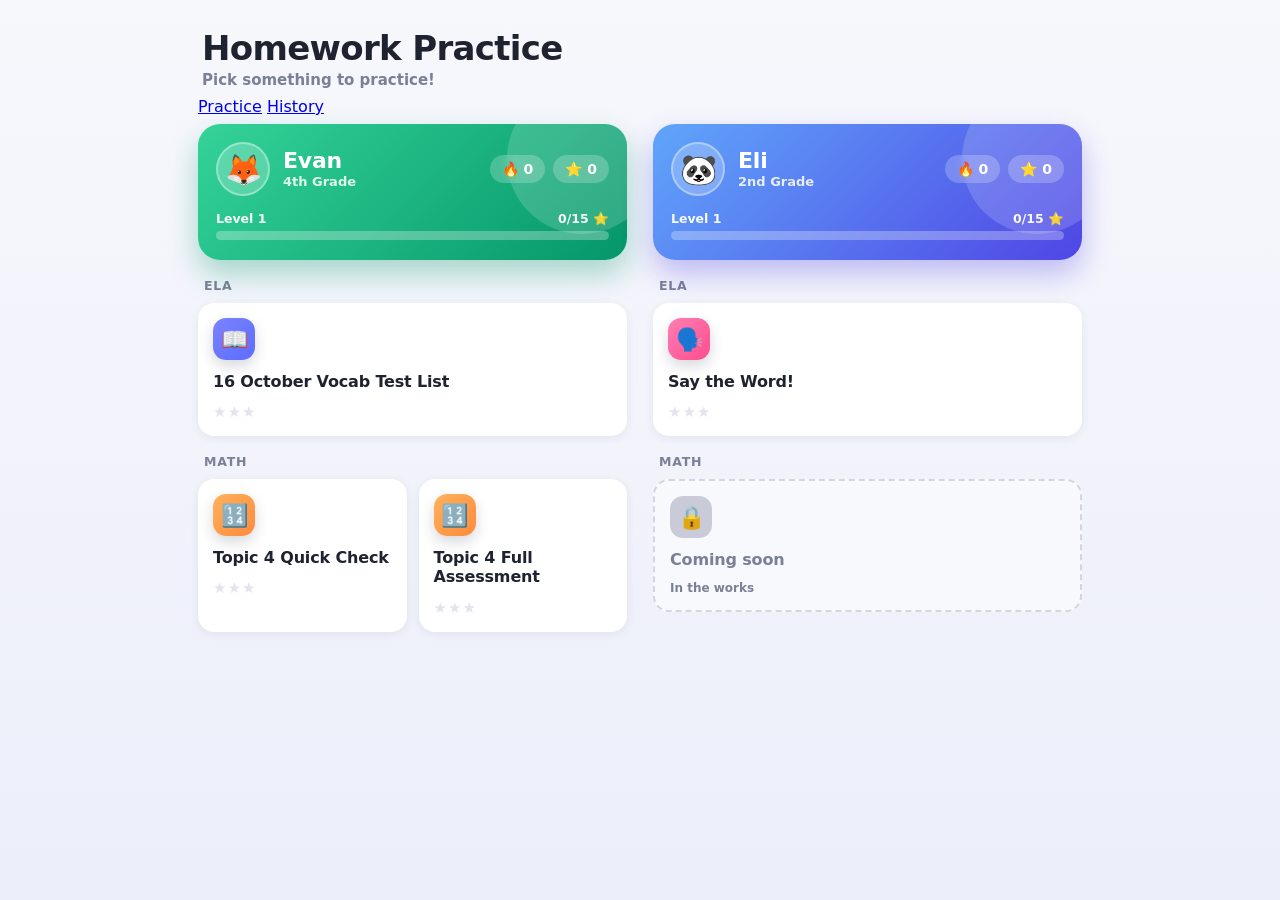
==== commit 890f3c6c: "Math: graded commas, scratch paper on the review, Quick Check - The answer keys gain a comma and a d" ====
--- a/index.html
+++ b/index.html
@@ -20,6 +20,10 @@
       <h1 id="hubTitle">Homework Practice</h1>
       <p class="sub" id="hubSub"></p>
     </header>
+    <nav class="tabs" aria-label="Sections">
+      <a class="tab on" href="index.html" aria-current="page">Practice</a>
+      <a class="tab" href="history.html">History</a>
+    </nav>
     <div class="kid-grid" id="kidGrid"></div>
   </main>
 
@@ -48,8 +52,11 @@
     };
 
     function href(act) {
-      return `engines/${encodeURIComponent(act.engine)}/index.html?set=${encodeURIComponent(act.set)}`;
+      return `engines/${encodeURIComponent(act.engine)}/index.html?set=${encodeURIComponent(act.set)}` +
+             (act.mode ? `&mode=${encodeURIComponent(act.mode)}` : "");
     }
+    // Same rule as GameLoader: a mode other than "full" keeps its own stars.
+    const progressKey = act => act.mode && act.mode !== "full" ? `${act.set}:${act.mode}` : act.set;
 
     // A tile wears a NEW badge for this many days after the date in the
     // manifest. Freshness and progress are different things: "just added"
@@ -71,7 +78,7 @@
 
     function tile(kidId, act) {
       const e = ENGINE[act.engine] || { icon: "✏️", bg: "var(--tile-vocab)" };
-      const p = window.Progress.getActivity(kidId, act.set);
+      const p = window.Progress.getActivity(kidId, progressKey(act));
       const foot = p.plays > 0
         ? `${starsMarkup(p.bestStars)}<span class="tile-best">Best ${p.bestPct}%</span>`
         : starsMarkup(0);
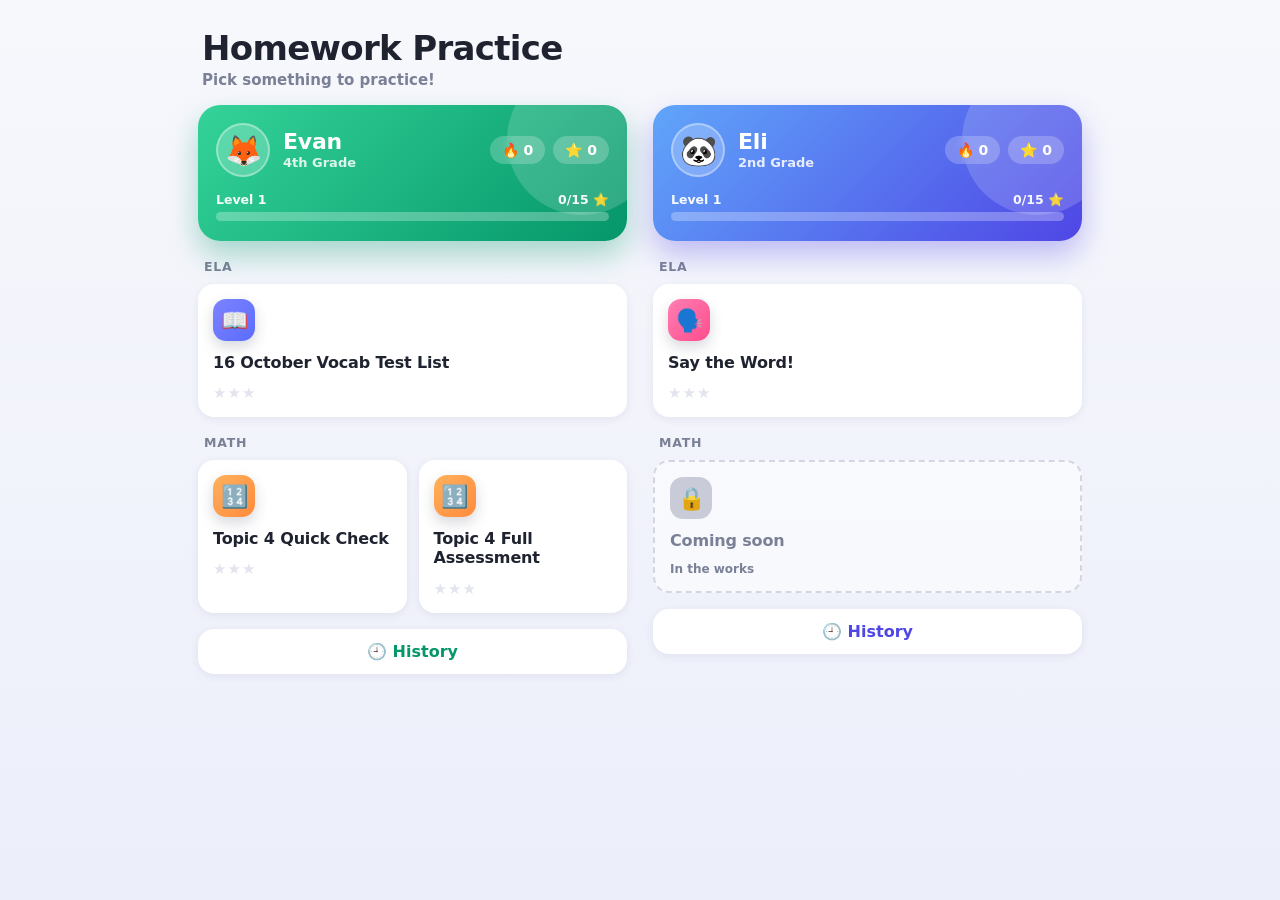
==== commit e75e2522: "History: a button under each child instead of tabs The Practice | History tabs are gone. Each child'" ====
--- a/index.html
+++ b/index.html
@@ -20,10 +20,6 @@
       <h1 id="hubTitle">Homework Practice</h1>
       <p class="sub" id="hubSub"></p>
     </header>
-    <nav class="tabs" aria-label="Sections">
-      <a class="tab on" href="index.html" aria-current="page">Practice</a>
-      <a class="tab" href="history.html">History</a>
-    </nav>
     <div class="kid-grid" id="kidGrid"></div>
   </main>
 
@@ -136,6 +132,7 @@
             </div>
           </div>
           ${subjects}
+          <a class="kid-history" href="history.html?kid=${encodeURIComponent(kid.id)}">🕘 History</a>
         </section>`;
     }
 
--- a/assets/styles.css
+++ b/assets/styles.css
@@ -41,6 +41,17 @@
 
 /* ---------------- Home screen ---------------- */
 
+/* History — a button at the foot of each child's section. */
+.kid-history {
+  display: flex; align-items: center; justify-content: center; gap: 6px;
+  margin-top: 16px; padding: 13px; border-radius: var(--radius-sm);
+  background: var(--card); box-shadow: var(--shadow-sm);
+  color: var(--kc2, var(--accent)); font-size: 16px; font-weight: 800; text-decoration: none;
+  -webkit-tap-highlight-color: transparent; transition: transform 0.12s ease;
+}
+.kid-history:active { transform: scale(0.98); }
+
+
 .app-shell { width: 100%; max-width: 560px; margin: 0 auto; padding: 14px 18px 56px; }
 
 .home-head { padding: 14px 4px 8px; }
@@ -248,8 +259,20 @@
 .rev-mark svg { width: 19px; height: 19px; display: block; }
 .rev-def { font-size: 15px; font-weight: 500; line-height: 1.45; color: var(--text); }
 .rev-line { font-size: 14.5px; font-weight: 700; margin-top: 8px; padding-left: 29px; }
+.rev-line { white-space: pre-line; }          /* select-all / A-D answers: one per line */
 .rev-line.bad  { color: #c0271c; }
 .rev-line.good { color: #16833a; }
+.rev-line.slip { color: #b4741f; font-weight: 700; }
+.rev-num { display: block; font-size: 12px; font-weight: 800; letter-spacing: 0.05em;
+           text-transform: uppercase; color: var(--text-2); margin-bottom: 2px; }
+.rev-why { font-size: 14px; font-weight: 500; line-height: 1.5; color: #5a5a5a;
+           margin-top: 8px; padding-left: 29px; }
+/* His scratch paper, cropped to where he wrote. */
+.rev-work { margin: 10px 0 2px 29px; }
+.rev-work-cap { font-size: 11px; font-weight: 800; letter-spacing: 0.06em; text-transform: uppercase;
+                color: var(--text-2); margin-bottom: 5px; }
+.rev-work img { display: block; max-width: 100%; height: auto; background: #fff;
+                border: 1px solid #d9dce6; border-radius: 8px; }
 .rev-kind {
   display: inline-block; font-size: 10.5px; font-weight: 800; letter-spacing: 0.06em;
   text-transform: uppercase; color: var(--text-2); background: #eef0f8;
